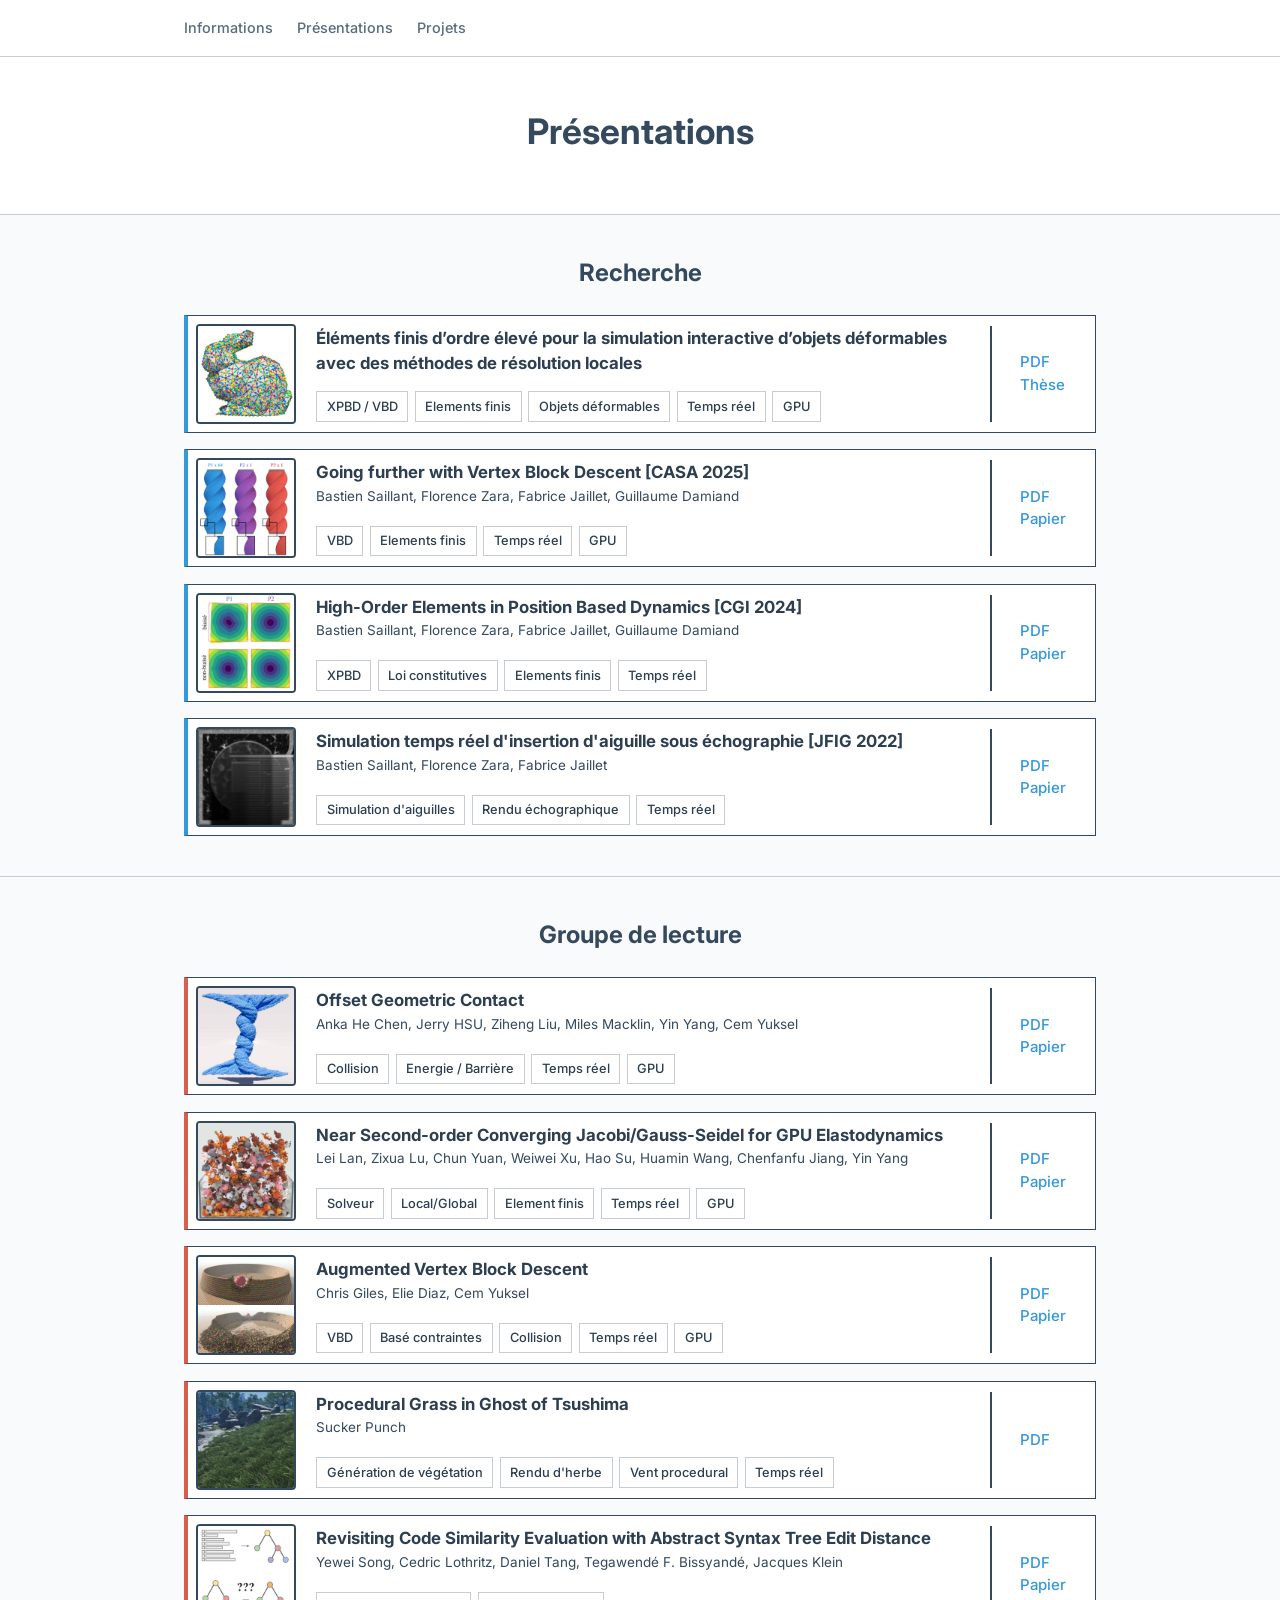
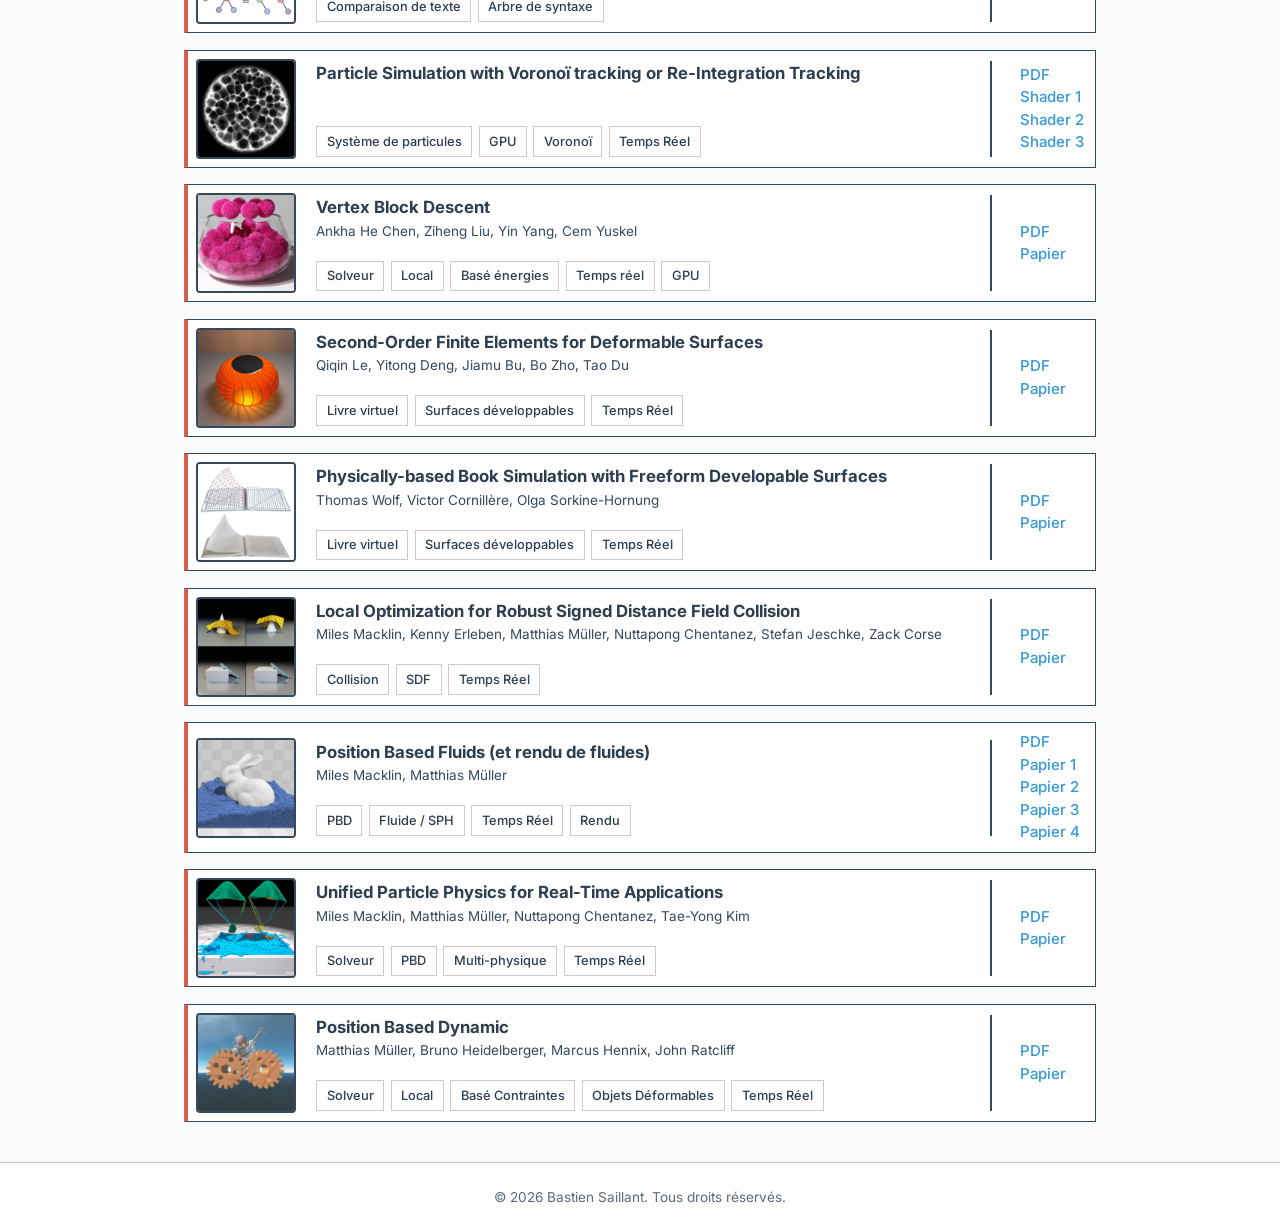
==== presentations.html @ ef9994ea "Présentation" ====
<!DOCTYPE html>
<html lang="fr">
<head>
    <meta charset="UTF-8">
    <meta name="viewport" content="width=device-width, initial-scale=1.0">
    <title>Bastien Saillant</title>
    <link rel="stylesheet" href="styles.css">
</head>
<body>

    <!-- NAV BAR -->
    <nav class="navbar">
        <div class="container">
            <ul class="nav-links">
                <li><a href="index.html">Informations</a></li>
                <li><a href="presentations.html">Présentations</a></li>
                <li><a href="projects.html">Projets</a></li>
            </ul>
        </div>
    </nav>

    <header id="me">
        <div class="container">
            <h1>Présentations</h1>
        </div>
    </header>

    <section id="experience">
            <div class="container">
                <h2>Recherche</h2>
                <div class ="presentation-list">
                    <div class ="presentation left-blue">
                        <img src="images/presentation/Soutenance.jpg" alt="" class="zoomable-img">
                        <div class = "pres-content">
                            <div class="timeline-title ">Éléments finis d’ordre élevé pour la simulation interactive d’objets déformables avec des méthodes de résolution locales</div>
                            <div style="height: 1em;"></div>
                            <div class="skills-list">
                                <span class="skill-badge">XPBD / VBD</span>
                                <span class="skill-badge">Elements finis</span>
                                <span class="skill-badge">Objets déformables</span>
                                <span class="skill-badge">Temps réel</span>
                                <span class="skill-badge">GPU</span>
                            </div>
                        </div>
                        <div class = "pres-links">
                            <a href="documents/PHD/Soutenance.pdf">PDF</a> <br>
                            <a href="https://theses.hal.science/tel-05658936v1">Thèse</a>
                        </div>
                    </div>

                    <div class ="presentation left-blue">
                        <img src="images/presentation/CASA_2025.jpg" alt="" class="zoomable-img">
                        <div class = "pres-content">
                            <div class="timeline-title ">Going further with Vertex Block Descent [CASA 2025]</div>
                            <div class="pres-abstract">Bastien Saillant, Florence Zara, Fabrice Jaillet, Guillaume Damiand</div>
                            <div class="skills-list">
                                <span class="skill-badge">VBD</span>
                                <span class="skill-badge">Elements finis</span>
                                <span class="skill-badge">Temps réel</span>
                                <span class="skill-badge">GPU</span>
                            </div>
                        </div>
                        <div class = "pres-links">
                            <a href="documents/PHD/CASA_2025.pdf">PDF</a> <br>
                            <a href="https://hal.science/hal-05084359v1">Papier</a>
                        </div>
                    </div>

                    <div class ="presentation left-blue">
                        <img src="images/presentation/CGI_2024.jpg" alt="" class="zoomable-img">
                        <div class = "pres-content">
                            <div class="timeline-title ">High-Order Elements in Position Based Dynamics [CGI 2024]</div>
                            <div class="pres-abstract">Bastien Saillant, Florence Zara, Fabrice Jaillet, Guillaume Damiand</div>
                            <div class="skills-list">
                                <span class="skill-badge">XPBD</span>
                                <span class="skill-badge">Loi constitutives</span>
                                <span class="skill-badge">Elements finis</span>
                                <span class="skill-badge">Temps réel</span>
                            </div>
                        </div>
                        <div class = "pres-links">
                            <a href="documents/PHD/CASA_2025.pdf">PDF</a> <br>
                            <a href="https://hal.science/hal-05084359v1">Papier</a>
                        </div>
                    </div>

                    <div class ="presentation left-blue">
                        <img src="images/presentation/JFIG_2022.jpg" alt="" class="zoomable-img">
                        <div class = "pres-content">
                            <div class="timeline-title ">Simulation temps réel d'insertion d'aiguille sous échographie [JFIG 2022]</div>
                            <div class="pres-abstract">Bastien Saillant, Florence Zara, Fabrice Jaillet</div>
                            <div class="skills-list">
                                <span class="skill-badge">Simulation d'aiguilles</span>
                                <span class="skill-badge">Rendu échographique</span>
                                <span class="skill-badge">Temps réel</span>
                            </div>
                        </div>
                        <div class = "pres-links">
                            <a href="documents/PHD/JFIG_2022.pdf">PDF</a> <br>
                            <a href="https://hal.science/hal-03855774v1">Papier</a>
                        </div>
                    </div>
                </div>
            </div>
    </section>
    <section id="experience">
        <div class="container">
            <h2>Groupe de lecture</h2>
            
            <div class ="presentation-list"> 
                
                <div class ="presentation left-red">
                    <img src="images/presentation/GDL_contact.jpg" alt="" class="zoomable-img">
                    <div class = "pres-content">
                        <div class="timeline-title ">Offset Geometric Contact</div>
                        <div class="pres-abstract">Anka He Chen, Jerry HSU, Ziheng Liu, Miles Macklin, Yin Yang, Cem Yuksel</div>
                        <div class="skills-list">
                            <span class="skill-badge">Collision</span>
                            <span class="skill-badge">Energie / Barrière</span>
                            <span class="skill-badge">Temps réel</span>
                            <span class="skill-badge">GPU</span>
                        </div>
                    </div>
                    <div class = "pres-links">
                        <a href="documents/PHD/GDL_contact.pdf">PDF</a> <br>
                        <a href="https://www.dropbox.com/scl/fi/zozvqbqmw5tr4dl5e66by/Offset_Geometric_Contact_Final.pdf?rlkey=7awhktk03hlhb47g5jqmxak4f&st=ltqxxkpl&dl=0">Papier</a><br>
                    </div>
                </div>

                <div class ="presentation left-red">
                    <img src="images/presentation/GDL_JGS2.jpg" alt="" class="zoomable-img">
                    <div class = "pres-content">
                        <div class="timeline-title ">Near Second-order  Converging Jacobi/Gauss-Seidel for GPU Elastodynamics</div>
                        <div class="pres-abstract">Lei Lan, Zixua Lu, Chun Yuan, Weiwei Xu, Hao Su, Huamin Wang, Chenfanfu Jiang, Yin Yang</div>
                        <div class="skills-list">
                            <span class="skill-badge">Solveur</span>
                            <span class="skill-badge">Local/Global</span>
                            <span class="skill-badge">Element finis</span>
                            <span class="skill-badge">Temps réel</span>
                            <span class="skill-badge">GPU</span>
                        </div>
                    </div>
                    <div class = "pres-links">
                        <a href="documents/PHD/GDL_JGS2.pdf">PDF</a> <br>
                        <a href="https://arxiv.org/pdf/2506.06494">Papier</a><br>
                    </div>
                </div>

                <div class ="presentation left-red">
                    <img src="images/presentation/GDL_AVBD.jpg" alt="" class="zoomable-img">
                    <div class = "pres-content">
                        <div class="timeline-title ">Augmented Vertex Block Descent</div>
                        <div class="pres-abstract">Chris Giles, Elie Diaz, Cem Yuksel</div>
                        <div class="skills-list">
                            <span class="skill-badge">VBD</span>
                            <span class="skill-badge">Basé contraintes</span>
                            <span class="skill-badge">Collision</span>
                            <span class="skill-badge">Temps réel</span>
                            <span class="skill-badge">GPU</span>
                        </div>
                    </div>
                    <div class = "pres-links">
                        <a href="documents/PHD/GDL_AVBD.pdf">PDF</a> <br>
                        <a href="https://graphics.cs.utah.edu/research/projects/avbd/Augmented_VBD-SIGGRAPH25.pdf">Papier</a>
                    </div>
                </div>

                <div class ="presentation left-red">
                    <img src="images/presentation/GDL_Ghost.jpg" alt="" class="zoomable-img">
                    <div class = "pres-content">
                        <div class="timeline-title ">Procedural Grass in Ghost of Tsushima</div>
                        <div class="pres-abstract">Sucker Punch</div>
                        <div class="skills-list">
                            <span class="skill-badge">Génération de végétation</span>
                            <span class="skill-badge">Rendu d'herbe</span>
                            <span class="skill-badge">Vent procedural</span>
                            <span class="skill-badge">Temps réel</span>
                        </div>
                    </div>
                    <div class = "pres-links">
                        <a href="documents/PHD/GDL_Ghost.pdf">PDF</a> <br>
                    </div>
                </div>
                
                <div class ="presentation left-red">
                    <img src="images/presentation/GDL_Similarity.jpg" alt="" class="zoomable-img">
                    <div class = "pres-content">
                        <div class="timeline-title ">Revisiting Code Similarity Evaluation with Abstract Syntax Tree Edit Distance</div>
                        <div class="pres-abstract">Yewei Song, Cedric Lothritz, Daniel Tang, Tegawendé F. Bissyandé, Jacques Klein</div>
                        <div class="skills-list">
                            <span class="skill-badge">Comparaison de texte</span>
                            <span class="skill-badge">Arbre de syntaxe</span>
                        </div>
                    </div>
                    <div class = "pres-links">
                        <a href="documents/PHD/GDL_Similarity.pdf">PDF</a> <br>
                        <a href="https://aclanthology.org/2024.acl-short.3.pdf">Papier</a>
                    </div>
                </div>

                <div class ="presentation left-red">
                    <img src="images/presentation/GDL_Particle.jpg" alt="" class="zoomable-img">
                    <div class = "pres-content">
                        <div class="timeline-title ">Particle Simulation with Voronoï tracking or Re-Integration Tracking</div>
                        <div class="pres-abstract"></div>
                        <div class="skills-list">
                            <span class="skill-badge">Système de particules</span>
                            <span class="skill-badge">GPU</span>
                            <span class="skill-badge">Voronoï</span>
                            <span class="skill-badge">Temps Réel</span>
                        </div>
                    </div>
                    <div class = "pres-links">
                        <a href="documents/PHD/GDL_Particle.pdf">PDF</a> <br>
                        <a href="https://www.shadertoy.com/view/43BSzV">Shader 1</a> <br>
                        <a href="https://www.shadertoy.com/view/4fVGzh">Shader 2</a> <br>
                        <a href="https://www.shadertoy.com/view/M3jXWD">Shader 3</a>
                    </div>
                </div>

                <div class ="presentation left-red">
                    <img src="images/presentation/GDL_VBD.jpg" alt="" class="zoomable-img">
                    <div class = "pres-content">
                        <div class="timeline-title ">Vertex Block Descent</div>
                        <div class="pres-abstract">Ankha He Chen, Ziheng Liu, Yin Yang, Cem Yuskel</div>
                        <div class="skills-list">
                            <span class="skill-badge">Solveur</span>
                            <span class="skill-badge">Local</span>
                            <span class="skill-badge">Basé énergies</span>
                            <span class="skill-badge">Temps réel</span>
                            <span class="skill-badge">GPU</span>
                        </div>
                    </div>
                    <div class = "pres-links">
                        <a href="documents/PHD/GDL_VBD.pdf">PDF</a> <br>
                        <a href="https://arxiv.org/pdf/2403.06321">Papier</a>
                    </div>
                </div>

                <div class ="presentation left-red">
                    <img src="images/presentation/GDL_SecondOrder.jpg" alt="" class="zoomable-img">
                    <div class = "pres-content">
                        <div class="timeline-title ">Second-Order Finite Elements for Deformable Surfaces</div>
                        <div class="pres-abstract">Qiqin Le, Yitong Deng, Jiamu Bu, Bo Zho, Tao Du</div>
                        <div class="skills-list">
                            <span class="skill-badge">Livre virtuel</span>
                            <span class="skill-badge">Surfaces développables</span>
                            <span class="skill-badge">Temps Réel</span>
                        </div>
                    </div>
                    <div class = "pres-links">
                        <a href="documents/PHD/GDL_SecondOrder.pdf">PDF</a> <br>
                        <a href="https://leqiqin.github.io/files/fem2023.pdf">Papier</a>
                    </div>
                </div>

                <div class ="presentation left-red">
                    <img src="images/presentation/GDL_Book_Simulation.jpg" alt="" class="zoomable-img">
                    <div class = "pres-content">
                        <div class="timeline-title ">Physically-based Book Simulation with Freeform Developable Surfaces</div>
                        <div class="pres-abstract">Thomas Wolf, Victor Cornillère, Olga Sorkine-Hornung</div>
                        <div class="skills-list">
                            <span class="skill-badge">Livre virtuel</span>
                            <span class="skill-badge">Surfaces développables</span>
                            <span class="skill-badge">Temps Réel</span>
                        </div>
                    </div>
                    <div class = "pres-links">
                        <a href="documents/PHD/GDL_Book_Simulation.pdf">PDF</a> <br>
                        <a href="https://igl.ethz.ch/projects/book-simulation/book-simulation-eurographics-2021-wolf-et-al-compressed.pdf">Papier</a>
                    </div>
                </div>

                <div class ="presentation left-red">
                    <img src="images/presentation/GDL_SDF_Collision.jpg" alt="" class="zoomable-img">
                    <div class = "pres-content">
                        <div class="timeline-title ">Local Optimization for Robust Signed Distance Field Collision</div>
                        <div class="pres-abstract">Miles Macklin, Kenny Erleben, Matthias Müller, Nuttapong Chentanez, Stefan Jeschke, Zack Corse</div>
                        <div class="skills-list">
                            <span class="skill-badge">Collision</span>
                            <span class="skill-badge">SDF</span>
                            <span class="skill-badge">Temps Réel</span>
                        </div>
                    </div>
                    <div class = "pres-links">
                        <a href="documents/PHD/GDL_SDF_Collision.pdf">PDF</a> <br>
                        <a href="https://mmacklin.com/sdfcontact.pdf">Papier</a>
                    </div>
                </div>

                <div class ="presentation left-red">
                    <img src="images/presentation/GDL_PBD_fluid.jpg" alt="" class="zoomable-img">
                    <div class = "pres-content">
                        <div class="timeline-title ">Position Based Fluids (et rendu de fluides)</div>
                        <div class="pres-abstract">Miles Macklin, Matthias Müller</div>
                        <div class="skills-list">
                            <span class="skill-badge">PBD</span>
                            <span class="skill-badge">Fluide / SPH</span>
                            <span class="skill-badge">Temps Réel</span>
                            <span class="skill-badge">Rendu</span>
                        </div>
                    </div>
                    <div class = "pres-links">
                        <a href="documents/PHD/GDL_PBD_fluid.pdf">PDF</a> <br>
                        <a href="https://mmacklin.com/pbf_sig_preprint.pdf">Papier 1</a> <br>
                        <a href="https://matthias-research.github.io/pages/publications/screenSpaceMeshes.pdf">Papier 2</a> <br>
                        <a href="https://wstahw.win.tue.nl/edu/2IV06/andrei/particle_rendering/provided/p91-van_der_laan.pdf">Papier 3</a> <br>
                        <a href="https://ttnghia.github.io/pdf/NarrowRangeFilter.pdf">Papier 4</a>
                    </div>
                </div>
                
                
                <div class ="presentation left-red">
                    <img src="images/presentation/GDL_Unified_PBD.jpg" alt="" class="zoomable-img">
                    <div class = "pres-content">
                        <div class="timeline-title ">Unified Particle Physics for Real-Time Applications</div>
                        <div class="pres-abstract">Miles Macklin, Matthias Müller, Nuttapong Chentanez, Tae-Yong Kim</div>
                        <div class="skills-list">
                            <span class="skill-badge">Solveur</span>
                            <span class="skill-badge">PBD</span>
                            <span class="skill-badge">Multi-physique</span>
                            <span class="skill-badge">Temps Réel</span>
                        </div>
                    </div>
                    <div class = "pres-links">
                        <a href="documents/PHD/GDL_Unified_PBD.pdf">PDF</a> <br>
                        <a href="https://matthias-research.github.io/pages/publications/flex.pdf">Papier</a>
                    </div>
                </div>

                <div class ="presentation left-red">
                    <img src="images/presentation/GDL_PBD.jpg" alt="" class="zoomable-img">
                    <div class = "pres-content">
                        <div class="timeline-title ">Position Based Dynamic</div>
                        <div class="pres-abstract">Matthias Müller, Bruno Heidelberger, Marcus Hennix, John Ratcliff</div>
                        <div class="skills-list">
                            <span class="skill-badge">Solveur</span>
                            <span class="skill-badge">Local</span>
                            <span class="skill-badge">Basé Contraintes</span>
                            <span class="skill-badge">Objets Déformables</span>
                            <span class="skill-badge">Temps Réel</span>
                        </div>
                    </div>
                    <div class = "pres-links">
                        <a href="documents/PHD/GDL_PBD.pdf">PDF</a> <br>
                        <a href="https://matthias-research.github.io/pages/publications/posBasedDyn.pdf">Papier</a>
                    </div>
                </div>
            </div>
    </section>
    <footer>
        <div class="container">
            <p>&copy; 2026 Bastien Saillant. Tous droits réservés.</p>
        </div>
    </footer>

    <dialog id="lightbox" class="lightbox-dialog">
        <img id="lightbox-img" src="" alt="Zoom image">
    </dialog>

    <script src="scripts/image_viewer.js" defer></script>
</body>
</html>
---- styles.css ----
/* ========== VARIABLES & FONTS ========== */
@import url('https://fonts.googleapis.com/css2?family=Inter:wght@300;400;500;600;700&display=swap');

:root {
    --hide-background : #34495e90;
    --primary-color: #34495e;
    --text-color: #2c3e50;
    --text-light: #5a6c7d;
    --light: #bdc3c7;
    --very-light: #ecf0f1;
    --bg-color: #f8fafc;
    --white: #ffffff;
    --light-bg: #f1f5f9;
    --border-color: #c7ccd2;

    --green: #46bd78;
    --orange: #e18a3d;
    --red: #d85e50;
    --purple: #9b59b6;
    --purple-light: rgba(155, 89, 182, 0.08);
    --blue: #3498db;
    --blue-light: rgba(52, 152, 219, 0.08);
}

* {
    margin: 0;
    padding: 0;
    box-sizing: border-box;
}

body {
    font-family: 'Inter', sans-serif;
    color: var(--text-color);
    background-color: var(--bg-color);
    line-height: 1.5;
    font-size: 15px;
}

.container {
    max-width: 960px;
    margin: 0 auto;
    padding: 0 1.5rem;
}

a {
    color: var(--blue);
    text-decoration: none;
    font-weight: 500;
    transition: color 0.2s ease;
}

a:hover {
    color: var(--primary-color);
}


/* ========== NAVIGATION ========== */
.navbar {
    background-color: var(--white);
    box-shadow: var(--shadow);
    position: sticky;
    top: 0;
    z-index: 100;
    border-bottom: 1px solid var(--border-color);
}

.navbar .container {
    display: flex;
    justify-content: space-between;
    align-items: center;
    height: 3.5rem;
}

.logo {
    font-size: 1.1rem;
    font-weight: 700;
    color: var(--primary-color);
    text-decoration: none;
}

.nav-links {
    display: flex;
    list-style: none;
    gap: 1.5rem;
}

.nav-links a {
    text-decoration: none;
    color: var(--text-light);
    font-weight: 500;
    font-size: 0.9rem;
    transition: color 0.2s ease;
}

.nav-links a:hover {
    color: var(--primary-color);
}

#me {
    background-color: var(--white);
    padding: 3rem 0;
    text-align: center;
    border-bottom: 1px solid var(--border-color);
}

#me h1 {
    font-size: 2.2rem;
    color: var(--primary-color);
    margin-bottom: 0.5rem;
    font-weight: 700;
}

#me .subtitle {
    font-size: 1.1rem;
    color: var(--text-light);
    margin-bottom: 1.2rem;
}

.social-links {
    display: flex;
    justify-content: center;
    gap: 1.5rem;
    font-size: 0.9rem;
}

/* ========== SECTIONS ========== */
section {
    padding: 2.5rem 0;
    border-bottom: 1px solid var(--border-color);
}

section:last-of-type {
    border-bottom: none;
}

section h2 {
    font-size: 1.5rem;
    margin-bottom: 1.5rem;
    text-align: center;
    color: var(--primary-color);
    position: relative;
}

/* ========== TIMELINE ========== */
.timeline {
    position: relative;
    padding-left: 2rem;
    margin-top: 1rem;
}

.timeline::before {
    content: '';
    position: absolute;
    left: 9px;
    top: 10px;
    bottom: 10px;
    width: 2px;
}

/* Configuration couleur par frise */
#experience .timeline::before {
    background-color: var(--purple);
}

#education .timeline::before {
    background-color: var(--blue);
}

.experience-entry {
    --timeline-color: var(--purple);
    --timeline-color-light: var(--purple-light);
}

.education-entry {
    --timeline-color: var(--blue);
    --timeline-color-light: var(--blue-light);
}

details.timeline-entry {
    position: relative;
    margin-bottom: 1rem;
    background-color: var(--white);
    border: 1px solid var(--border-color);
    border-left: 4px solid var(--timeline-color);
    box-shadow: var(--shadow);
    transition: border-color 0.2s ease, box-shadow 0.2s ease;
}

details.timeline-entry[open] {
    box-shadow: var(--shadow-lg);
}

/* Pastille sur la frise */
details.timeline-entry::before {
    content: '';
    position: absolute;
    left: calc(-2rem + 1px);
    top: 18px;
    width: 10px;
    height: 10px;
    background-color: var(--timeline-color);
    box-shadow: 0 0 0 2px var(--timeline-color);
    z-index: 10;
}

details.timeline-entry::after {
    content: '';
    position: absolute;
    left: -7px;
    top: 19px;
    width: 0;
    height: 0;
    border-top: 5px solid transparent;
    border-bottom: 5px solid transparent;
    border-right: 7px solid var(--timeline-color);
    z-index: 5;
}

summary.timeline-header {
    display: flex;
    justify-content: space-between;
    align-items: center;
    padding: 0.9rem 1.2rem 0.9rem 0.3rem;
    cursor: pointer;
    list-style: none;
    user-select: none;
}

summary.timeline-header::-webkit-details-marker {
    display: none;
}

.timeline-header-main {
    display: flex;
    justify-content: left;
    align-items: center;
    width: 100%;
    flex-wrap: wrap;
    gap: 0.5rem;
}

.timeline-title-area {
    display: flex;
    align-items: center;
    flex-wrap: wrap;
    gap: 0.5rem;
}

.timeline-title {
    font-size: 1.05rem;
    font-weight: 700;
    color: var(--text-color);
}

.timeline-sep {
    color: #cbd5e1;
    font-weight: 300;
}

.timeline-subtitle {
    font-weight: 500;
    color: var(--text-light);
    font-size: 0.95rem;
}

.timeline-date {
    width: 3rem;
    text-align: center;
    font-size: 0.85rem;
    color: var(--text-light);
    font-weight: 600;
}

.timeline-bar {
    width: 1px;
    min-height: 3.5rem;
    border-right: 2px solid var(--light);
    margin-right: 0.5rem;
    margin-left: 0.2rem;

}

.timeline-arrow {
    display: flex;
    align-items: center;
    justify-content: center;
    width: 30px;
    height: 30px;
    border-radius: 50%;
    background-color: var(--very-light);
    transition: background-color 0.2s ease;
    flex-shrink: 0;
}

.timeline-arrow::after {
    content: '';
    display: inline-block;
    width: 5px;
    height: 5px;
    border-right: 2px solid var(--primary-color);
    border-bottom: 2px solid var(--primary-color);
    transform: rotate(45deg);
    margin-bottom: 2px;
    transition: transform 0.2s ease, margin 0.2s ease;
}

details.timeline-entry[open] .timeline-arrow {
    background-color: var(--timeline-color-light);
}

details.timeline-entry[open] .timeline-arrow::after {
    border-color: var(--timeline-color);
    transform: rotate(-135deg);
    margin-bottom: -1px;
}

.timeline-body {
    padding: 0 1.2rem 0 1.2rem;
    border-top: 1px solid var(--border-color);
    padding-top: 1rem;
    font-size: 0.9rem;
    color: var(--text-light);
}

.timeline-body p {
    margin-bottom: 0.8rem;
}

.timeline-body strong {
    color: var(--text-color);
}


.timeline-list {
    margin: 0.5rem 0 1rem 1.2rem;
    padding: 0;
}

.timeline-list li {
    margin-bottom: 0.3rem;
}


/* ========== SKILLS SECTION ========== */

.skills-grid {
    display: grid;
    grid-template-columns: repeat(auto-fit, minmax(280px, 1fr));
    gap: 1.5rem;
    margin-top: 1rem;
}

.skills-category {
    background-color: white;
    padding: 1.2rem;
    border: 1px solid var(--border-color);
}

/* Couleur du titre passée en gris comme demandé */
.skills-category h3 {
    font-size: 1rem;
    color: var(--text-color);
    text-align: center;
    margin-bottom: 0.8rem;
    font-weight: 600;
    border-bottom: 2px solid var(--border-color);
    padding-bottom: 0.4rem;
}

.skills-list {
    width: 100%;
    display: flex;
    flex-wrap: wrap;
    gap: 0.4rem;
}

.skill-badge {
    background-color: var(--white);
    color: var(--text-color);
    padding: 0.3rem 0.6rem;
    font-size: 0.8rem;
    border: 1.5px solid var(--border-color);
    font-weight: 500;
}

.good {
    border-bottom: 2px solid var(--green);
}

.medium {
    border-bottom: 2px solid var(--orange);
}

.experience {
    border-bottom: 2px solid var(--purple);
}

.study {
    border-bottom: 2px solid var(--blue);
}

/* ========== INTERACTIFS ========== */
.profile-link {
    color: var(--primary-color);
    text-decoration: none;
    font-weight: 500;
    border-bottom: 1px dotted var(--primary-color);
    transition: color 0.2s ease, border-color 0.2s ease;
}

.profile-link:hover {
    color: var(--text-color);
    border-bottom-style: solid;
}

/* ========== FOOTER ========== */
footer {
    background-color: var(--white);
    padding: 1.5rem 0;
    text-align: center;
    font-size: 0.85rem;
    color: var(--text-light);
    border-top: 1px solid var(--border-color);
}

/* ========== RESPONSIVENESS ========== */
@media (max-width: 768px) {
    .timeline-header-main {
        flex-direction: column;
        align-items: flex-start;
        gap: 0.2rem;
    }
    
    .timeline-title-area {
        flex-direction: column;
        align-items: flex-start;
        gap: 0.1rem;
    }

    .timeline-sep {
        display: none;
    }
}



/* ========== IMAGE IN TIMELINE ========== */
.entry-gallery {
    display: flex;
    gap: 1rem;
    margin: 1rem 0;
    flex-wrap: wrap;
}

.zoomable-img {
    width: auto;
    height: 100px;
    border: 1px solid var(--border-color);
    border-radius: 4px;
    cursor: zoom-in;
    transition: transform 0.2s ease, box-shadow 0.2s ease;
}

.zoomable-img:hover {
    transform: scale(1.03);
}

.lightbox-dialog {
    border: none;
    border-radius: 8px;
    padding: 0;
    background: transparent;
    max-width: 80vw;
    max-height: 80vh;
    outline: none;
    box-shadow: 0 10px 30px rgba(0,0,0,0.3);
    
    position: fixed;
    top: 50%;
    left: 50%;
    transform: translate(-50%, -50%);
    margin: 0; 
}

.lightbox-dialog img {
    display: block;
    max-width: 100%;
    max-height: 80vh;
    border-radius: 8px;
    border: 3px solid var(--white);
    background-color: var(--white);
    
    object-fit: contain; 
}

.lightbox-dialog::backdrop {
    background-color: var(--hide-background); 
    backdrop-filter: blur(4px);
}

@media (max-width: 768px) {
    .personal-info {
        flex-direction: column;
        gap: 0.3rem;
    }
    .info-sep {
        display: none;
    }
    .zoomable-img {
        max-width: 100%; 
    }
    .lightbox-dialog {
        max-width: 95vw;
    }
}

.presentation-list {
    display: flex;
    flex-direction: column;
    gap: 1.1em;
}

.presentation {
    display: flex;
    align-items: center;
    gap: 20px;
    background-color: #ffffff;
    padding: 8px;
    border: 1px solid var(--primary-color); 
    border-left: 4px solid var(--red); 
}

.left-red {
    border-left: 4px solid var(--red); 

}

.left-blue {
    border-left: 4px solid var(--blue); 
}


.presentation .pres-abstract {
    height: 40px;
    font-size: 0.9em;
    color: var(--primary-color);
}
.presentation img {
    width: 100px;
    height: 100px;
    object-fit: cover;
    flex-shrink: 0;
    border: var(--primary-color) solid 2px; 
}

.presentation .pres-content {
    flex : 1;
    display: flex;
    flex-direction: column;
    border-right: var(--primary-color) solid 2px;  
}


.pres-title {
    font-size: 1.25rem;
    font-weight: bold;
    color: var(--primary-color); 
}

.pres-links {
    width: 75px;
    flex: center;
    padding-left: 8px;
}
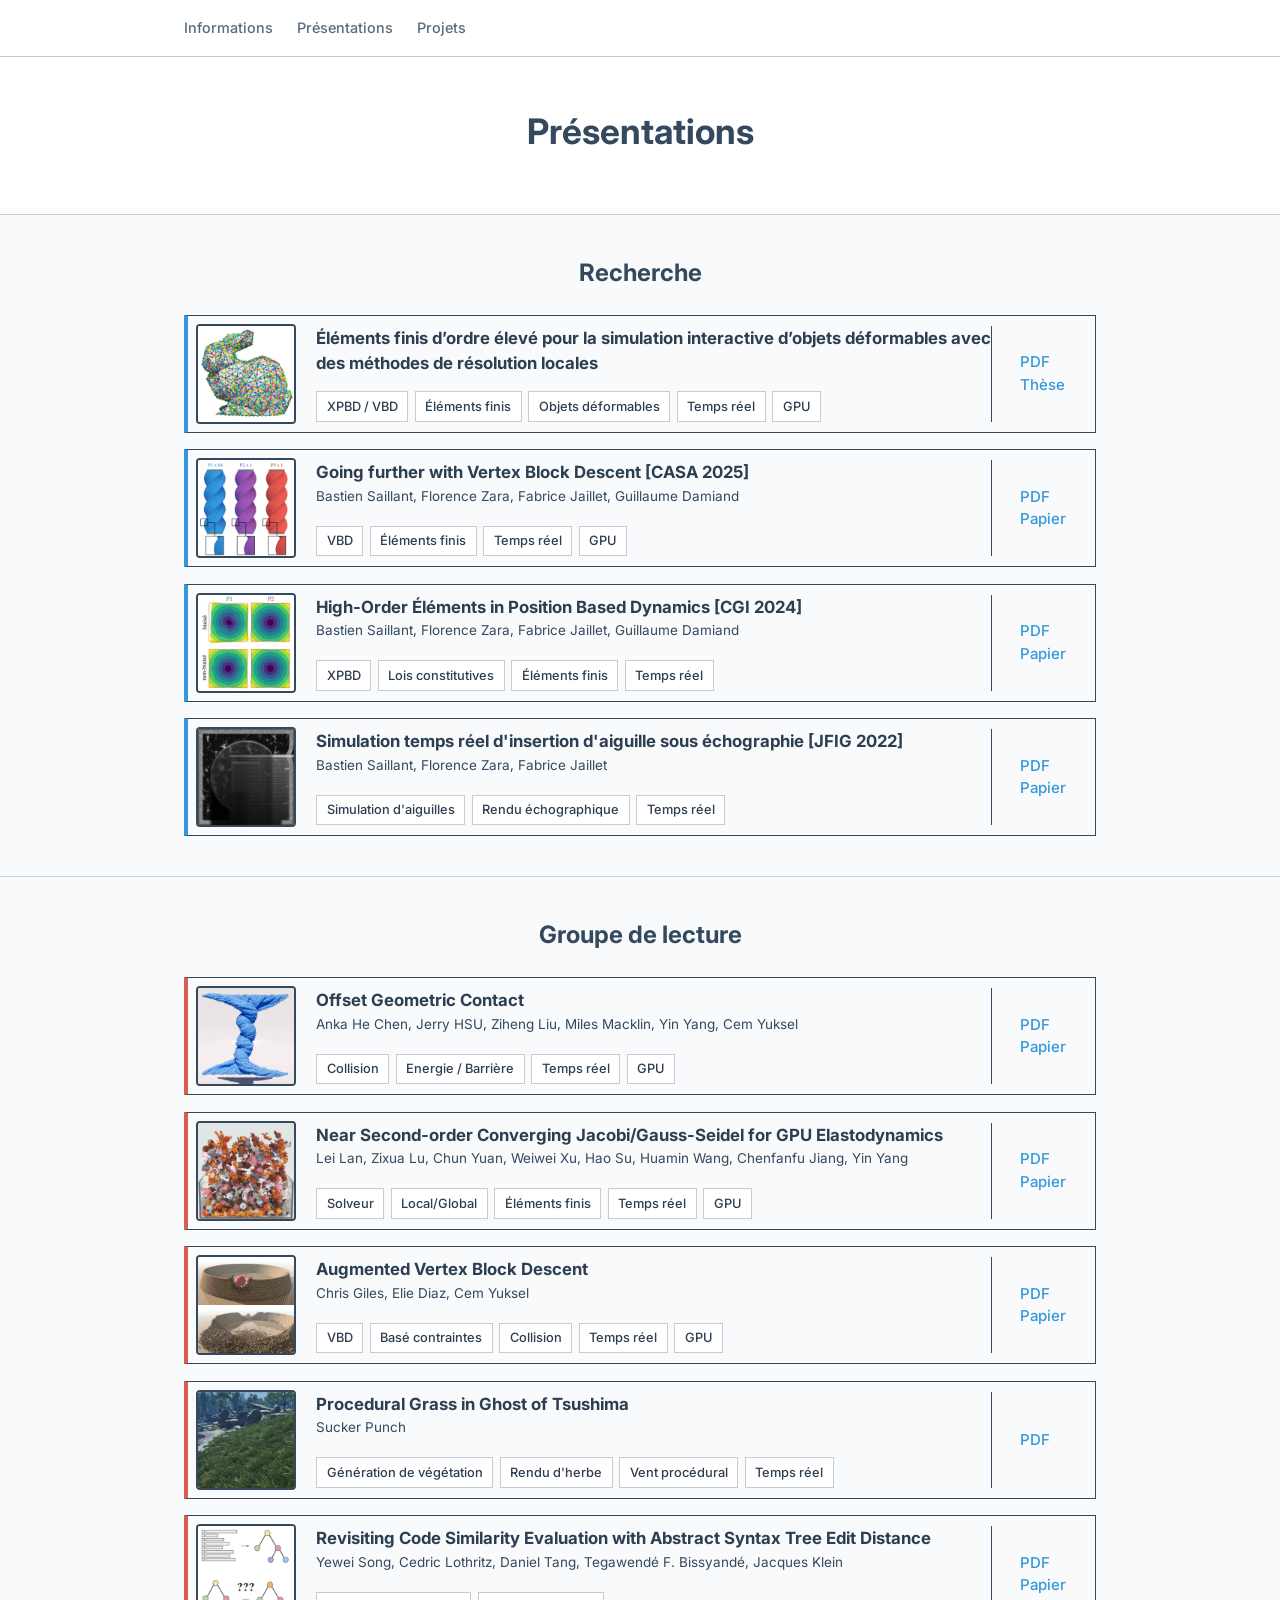
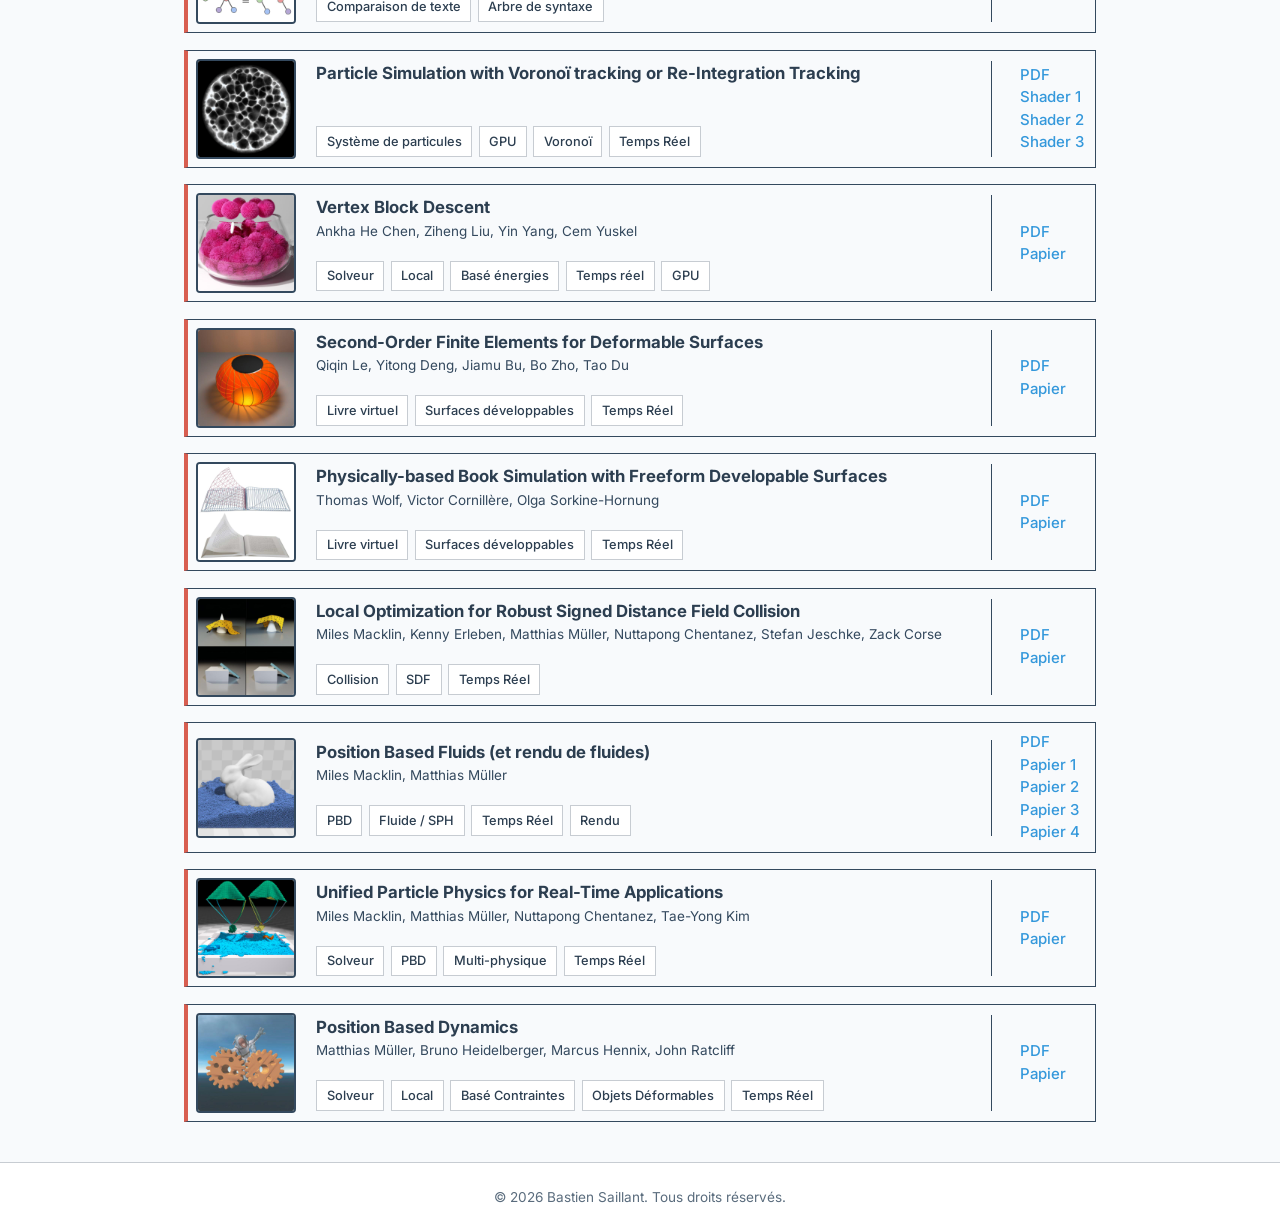
==== commit b718d9a3: "Corrections et ajout d'image dans index" ====
--- a/presentations.html
+++ b/presentations.html
@@ -36,7 +36,7 @@
                             <div style="height: 1em;"></div>
                             <div class="skills-list">
                                 <span class="skill-badge">XPBD / VBD</span>
-                                <span class="skill-badge">Elements finis</span>
+                                <span class="skill-badge">Éléments finis</span>
                                 <span class="skill-badge">Objets déformables</span>
                                 <span class="skill-badge">Temps réel</span>
                                 <span class="skill-badge">GPU</span>
@@ -55,7 +55,7 @@
                             <div class="pres-abstract">Bastien Saillant, Florence Zara, Fabrice Jaillet, Guillaume Damiand</div>
                             <div class="skills-list">
                                 <span class="skill-badge">VBD</span>
-                                <span class="skill-badge">Elements finis</span>
+                                <span class="skill-badge">Éléments finis</span>
                                 <span class="skill-badge">Temps réel</span>
                                 <span class="skill-badge">GPU</span>
                             </div>
@@ -69,18 +69,18 @@
                     <div class ="presentation left-blue">
                         <img src="images/presentation/CGI_2024.jpg" alt="" class="zoomable-img">
                         <div class = "pres-content">
-                            <div class="timeline-title ">High-Order Elements in Position Based Dynamics [CGI 2024]</div>
+                            <div class="timeline-title ">High-Order Éléments in Position Based Dynamics [CGI 2024]</div>
                             <div class="pres-abstract">Bastien Saillant, Florence Zara, Fabrice Jaillet, Guillaume Damiand</div>
                             <div class="skills-list">
                                 <span class="skill-badge">XPBD</span>
-                                <span class="skill-badge">Loi constitutives</span>
-                                <span class="skill-badge">Elements finis</span>
+                                <span class="skill-badge">Lois constitutives</span>
+                                <span class="skill-badge">Éléments finis</span>
                                 <span class="skill-badge">Temps réel</span>
                             </div>
                         </div>
                         <div class = "pres-links">
-                            <a href="documents/PHD/CASA_2025.pdf">PDF</a> <br>
-                            <a href="https://hal.science/hal-05084359v1">Papier</a>
+                            <a href="documents/PHD/CGI_2024.pdf">PDF</a> <br>
+                            <a href="https://hal.science/hal-04569181v1">Papier</a>
                         </div>
                     </div>
 
@@ -135,7 +135,7 @@
                         <div class="skills-list">
                             <span class="skill-badge">Solveur</span>
                             <span class="skill-badge">Local/Global</span>
-                            <span class="skill-badge">Element finis</span>
+                            <span class="skill-badge">Éléments finis</span>
                             <span class="skill-badge">Temps réel</span>
                             <span class="skill-badge">GPU</span>
                         </div>
@@ -173,7 +173,7 @@
                         <div class="skills-list">
                             <span class="skill-badge">Génération de végétation</span>
                             <span class="skill-badge">Rendu d'herbe</span>
-                            <span class="skill-badge">Vent procedural</span>
+                            <span class="skill-badge">Vent procédural</span>
                             <span class="skill-badge">Temps réel</span>
                         </div>
                     </div>
@@ -331,7 +331,7 @@
                 <div class ="presentation left-red">
                     <img src="images/presentation/GDL_PBD.jpg" alt="" class="zoomable-img">
                     <div class = "pres-content">
-                        <div class="timeline-title ">Position Based Dynamic</div>
+                        <div class="timeline-title ">Position Based Dynamics</div>
                         <div class="pres-abstract">Matthias Müller, Bruno Heidelberger, Marcus Hennix, John Ratcliff</div>
                         <div class="skills-list">
                             <span class="skill-badge">Solveur</span>
@@ -355,7 +355,8 @@
     </footer>
 
     <dialog id="lightbox" class="lightbox-dialog">
-        <img id="lightbox-img" src="" alt="Zoom image">
+        <img id="lightbox-img" src="" alt="">
+        <p id="lightbox-caption" class="lightbox-caption"></p>
     </dialog>
 
     <script src="scripts/image_viewer.js" defer></script>
--- a/styles.css
+++ b/styles.css
@@ -467,14 +467,12 @@
 
 .lightbox-dialog {
     border: none;
-    border-radius: 8px;
     padding: 0;
     background: transparent;
     max-width: 80vw;
-    max-height: 80vh;
+    max-height: 90vh; /* Augmenté légèrement pour accueillir le texte */
     outline: none;
-    box-shadow: 0 10px 30px rgba(0,0,0,0.3);
-    
+    border: 2px var(--text-color) solid;
     position: fixed;
     top: 50%;
     left: 50%;
@@ -485,12 +483,23 @@
 .lightbox-dialog img {
     display: block;
     max-width: 100%;
-    max-height: 80vh;
-    border-radius: 8px;
+    max-height: 75vh;
     border: 3px solid var(--white);
     background-color: var(--white);
-    
     object-fit: contain; 
+}
+
+.lightbox-caption {
+    text-align: center;
+    color: var(--text-color);
+    font-size: 1.3em;
+    border-top: 1px solid var(--text-color);
+    background-color: var(--bg-color);
+    padding: 6px 12px;
+}
+
+.lightbox-caption:empty {
+    display: none;
 }
 
 .lightbox-dialog::backdrop {
@@ -524,10 +533,9 @@
     display: flex;
     align-items: center;
     gap: 20px;
-    background-color: #ffffff;
+    background-color: var(--bg-color);
     padding: 8px;
     border: 1px solid var(--primary-color); 
-    border-left: 4px solid var(--red); 
 }
 
 .left-red {
@@ -557,7 +565,7 @@
     flex : 1;
     display: flex;
     flex-direction: column;
-    border-right: var(--primary-color) solid 2px;  
+    border-right: var(--primary-color) solid 1px;  
 }
 
 
